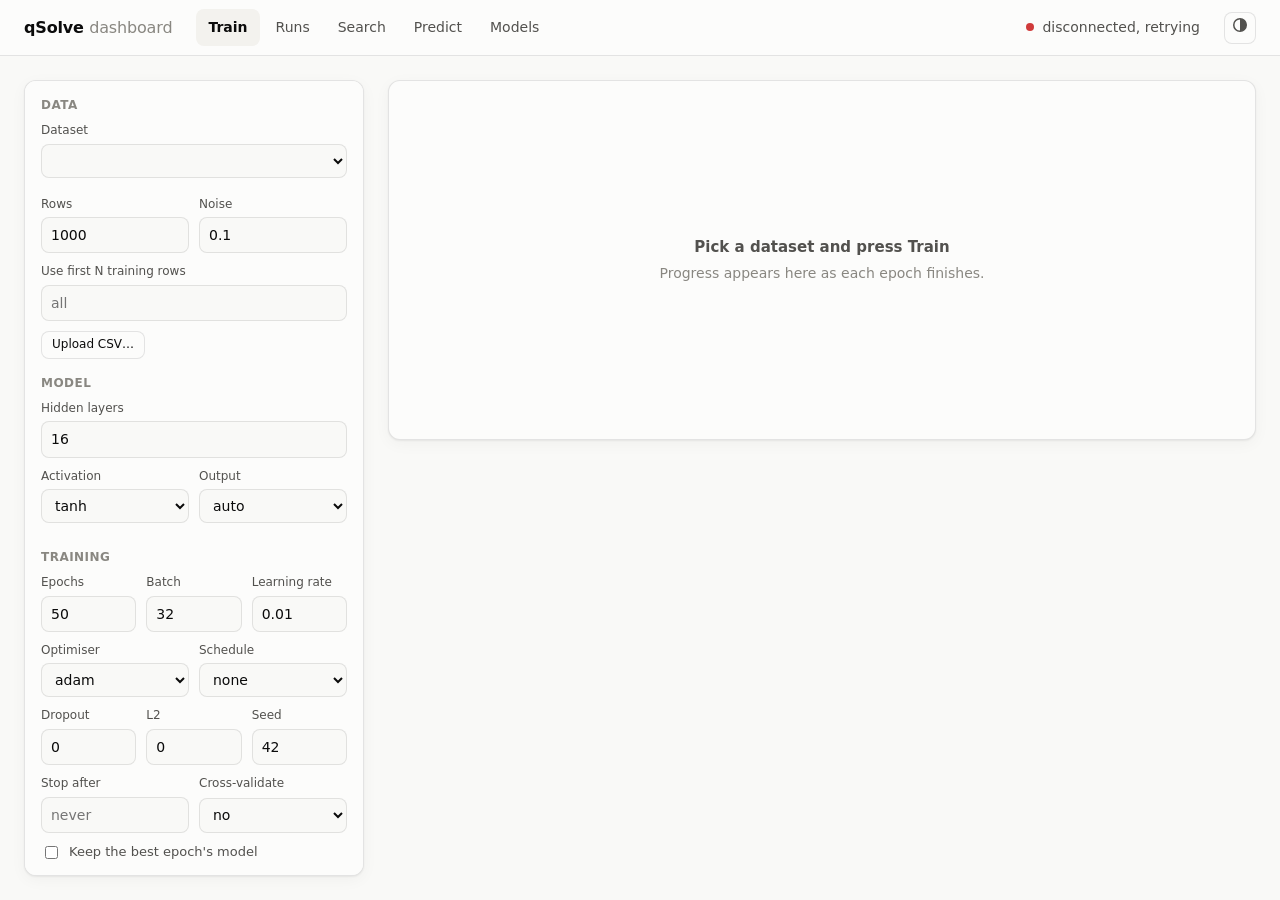
==== app/ui/index.html @ 49491bb3 "Move the programs (train.q, serve.q, dashboard.q), the dashboard page and the KX connection into app" ====
<!doctype html>
<html lang="en">
<head>
<meta charset="utf-8">
<meta name="viewport" content="width=device-width, initial-scale=1">
<title>qSolve dashboard</title>
<link rel="stylesheet" href="style.css">
</head>
<body>
<header>
  <div class="brand">qSolve <span>dashboard</span></div>
  <nav role="tablist">
    <button role="tab" data-view="train" aria-selected="true">Train</button>
    <button role="tab" data-view="runs">Runs</button>
    <button role="tab" data-view="search">Search</button>
    <button role="tab" data-view="predict">Predict</button>
    <button role="tab" data-view="models">Models</button>
  </nav>
  <div class="status"><span class="dot" id="conn-dot"></span><span class="text" id="conn-text">connecting</span></div>
  <button class="icon-btn" id="theme" title="Switch light or dark theme" aria-label="Switch theme"><svg viewBox="0 0 16 16" width="16" height="16" aria-hidden="true"><circle cx="8" cy="8" r="6.25" fill="none" stroke="currentColor" stroke-width="1.5"/><path d="M8 1.75a6.25 6.25 0 0 1 0 12.5z" fill="currentColor"/></svg></button>
</header>

<main>
  <!-- train -->
  <section class="view active" id="view-train">
    <div class="split">
      <div class="settings card">
        <form id="train-form" autocomplete="off" novalidate>
          <fieldset>
            <legend>Data</legend>
            <div class="field">
              <label for="f-data">Dataset</label>
              <select id="f-data" name="data"></select>
              <p class="hint" id="data-about"></p>
            </div>
            <div class="row2" id="gen-opts">
              <div class="field"><label for="f-rows">Rows</label><input type="number" id="f-rows" name="rows" value="1000" min="20" step="1"></div>
              <div class="field"><label for="f-noise">Noise</label><input type="number" id="f-noise" name="noise" value="0.1" min="0" step="0.05"></div>
            </div>
            <div class="field" id="limit-opt">
              <label for="f-limit">Use first N training rows</label>
              <input type="number" id="f-limit" name="limit" placeholder="all" min="10" step="1">
            </div>
            <div id="upload-opts" class="upload hidden">
              <div class="field">
                <label for="f-mode">Use the table to</label>
                <select id="f-mode"><option value="target">predict a column from the others</option><option value="series">forecast a column from its past</option></select>
              </div>
              <div class="field" id="target-field"><label for="f-target">Column to predict</label><select id="f-target"></select></div>
              <div class="field" id="features-field"><label>Input columns</label><div class="features" id="f-features"></div></div>
              <div class="row2 hidden" id="series-fields">
                <div class="field"><label for="f-lags">Lags</label><input type="number" id="f-lags" value="24" min="2"></div>
                <div class="field"><label for="f-horizon">Steps ahead</label><input type="number" id="f-horizon" value="1" min="1"></div>
              </div>
            </div>
            <div class="btns"><button type="button" class="btn small" id="upload-btn">Upload CSV…</button><input type="file" id="upload-file" accept=".csv,text/csv" hidden></div>
          </fieldset>

          <fieldset>
            <legend>Model</legend>
            <div class="field">
              <label for="f-hidden">Hidden layers</label>
              <input type="text" id="f-hidden" name="hidden" value="16" placeholder="e.g. 32, 16  (blank for none)">
            </div>
            <div class="row2">
              <div class="field"><label for="f-act">Activation</label><select id="f-act" name="act"><option>tanh</option><option>relu</option><option>sigmoid</option><option>linear</option></select></div>
              <div class="field"><label for="f-out">Output</label><select id="f-out" name="out"><option value="auto">auto</option><option>softmax</option><option>sigmoid</option><option>linear</option></select></div>
            </div>
          </fieldset>

          <fieldset>
            <legend>Training</legend>
            <div class="row3">
              <div class="field"><label for="f-epochs">Epochs</label><input type="number" id="f-epochs" name="epochs" value="50" min="1"></div>
              <div class="field"><label for="f-batch">Batch</label><input type="number" id="f-batch" name="batch" value="32" min="1"></div>
              <div class="field"><label for="f-lr">Learning rate</label><input type="number" id="f-lr" name="lr" value="0.01" step="any" min="0"></div>
            </div>
            <div class="row2">
              <div class="field"><label for="f-optimiser">Optimiser</label><select id="f-optimiser" name="optimiser"><option>adam</option><option>momentum</option><option>sgd</option></select></div>
              <div class="field"><label for="f-schedule">Schedule</label><select id="f-schedule" name="schedule"><option>none</option><option>cosine</option><option>step</option></select></div>
            </div>
            <div class="row3">
              <div class="field"><label for="f-dropout">Dropout</label><input type="number" id="f-dropout" name="dropout" value="0" min="0" max="0.9" step="0.05"></div>
              <div class="field"><label for="f-l2">L2</label><input type="number" id="f-l2" name="l2" value="0" min="0" step="0.0001"></div>
              <div class="field"><label for="f-seed">Seed</label><input type="number" id="f-seed" name="seed" value="42"></div>
            </div>
            <div class="row2">
              <div class="field"><label for="f-patience">Stop after</label><input type="number" id="f-patience" name="patience" placeholder="never" min="1" title="epochs without improvement"></div>
              <div class="field"><label for="f-cv">Cross-validate</label><select id="f-cv" name="cv"><option value="0">no</option><option value="3">3 folds</option><option value="5">5 folds</option><option value="10">10 folds</option></select></div>
            </div>
            <label class="check"><input type="checkbox" id="f-keepBest" name="keepBest"> Keep the best epoch's model</label>
          </fieldset>
          <button type="submit" class="btn primary wide" id="train-btn" style="margin-top:16px">Train</button>
        </form>
      </div>

      <div id="result">
        <div class="card empty" id="train-empty">
          <div><strong>Pick a dataset and press Train</strong>Progress appears here as each epoch finishes.</div>
        </div>
        <div id="train-out" hidden>
          <div class="run-head"><h1 id="run-title"></h1><div class="meta" id="run-meta"></div></div>
          <div class="progress"><div id="run-progress"></div></div>
          <div class="tiles" id="tiles"></div>
          <div class="grid2">
            <div class="card"><h2>Loss <span class="sub">per epoch, lower is better</span></h2><div class="chart" id="chart-loss"></div></div>
            <div class="card" id="acc-card"><h2 id="acc-title">Accuracy <span class="sub">per epoch</span></h2><div class="chart" id="chart-acc"></div></div>
          </div>
          <div class="grid2" style="margin-top:16px" id="detail-row">
            <div class="card" id="boundary-card" hidden><h2>Decision boundary <span class="sub">filled: training, hollow: validation</span></h2><div class="boundary" id="boundary"></div></div>
            <div class="card" id="confusion-card" hidden><h2>Confusion matrix <span class="sub">validation rows</span></h2><div id="confusion"></div></div>
            <div class="card" id="cv-card" hidden><h2>Cross-validation</h2><div class="table-wrap" id="cv"></div></div>
            <div class="card" id="layers-card" hidden><h2>Layers</h2><div class="table-wrap" id="layers"></div><div class="save-row"><input type="text" id="save-name" aria-label="Model name"><button class="btn small" id="save-run">Save model</button><button class="btn small" id="predict-run">Predict with it</button></div></div>
          </div>
        </div>
      </div>
    </div>
  </section>

  <!-- runs -->
  <section class="view" id="view-runs">
    <div class="card"><h2>Runs this session <span class="sub">tick up to 8 to compare</span></h2><div class="table-wrap" id="runs-table"></div></div>
    <div class="card" id="compare-card" hidden><h2>Validation loss <span class="sub">per epoch</span></h2><div class="chart" id="chart-compare"></div></div>
  </section>

  <!-- search -->
  <section class="view" id="view-search">
    <div class="split">
      <div class="card settings">
        <h2>Search <span class="sub">uses the Train tab's data and settings</span></h2>
        <p class="hint" id="search-data"></p>
        <div class="field"><label for="s-lr">Learning rates</label><input type="text" id="s-lr" value="0.01, 0.001"></div>
        <div class="field"><label for="s-hidden">Hidden layers <span class="hint">(; between options)</span></label><input type="text" id="s-hidden" value="8; 16; 16, 16"></div>
        <div class="field"><label for="s-act">Activations</label><input type="text" id="s-act" value="tanh, relu"></div>
        <div class="field"><label for="s-batch">Batch sizes</label><input type="text" id="s-batch" value="" placeholder="as in Train"></div>
        <div class="field"><label for="s-dropout">Dropout</label><input type="text" id="s-dropout" value="" placeholder="as in Train"></div>
        <div class="field"><label for="s-trials">Try</label><select id="s-trials"><option value="">every combination</option><option value="5">5 at random</option><option value="10">10 at random</option><option value="20">20 at random</option></select></div>
        <p class="hint" id="search-count"></p>
        <button class="btn primary wide" id="search-btn">Run search</button>
      </div>
      <div>
        <div class="card empty" id="search-empty"><div><strong>Compare settings side by side</strong>Each configuration trains in turn; results are ranked by validation loss.</div></div>
        <div id="search-out" hidden>
          <div class="progress"><div id="search-progress"></div></div>
          <div class="card"><h2 id="search-title">Results</h2><div class="table-wrap" id="search-table"></div><div class="btns" style="margin-top:12px"><button class="btn small primary" id="train-best" disabled>Train the best in Train</button></div></div>
        </div>
      </div>
    </div>
  </section>

  <!-- predict -->
  <section class="view" id="view-predict">
    <div class="split">
      <div class="stack">
        <div class="card">
          <h2>Model</h2>
          <select id="p-run" aria-label="Model"></select>
          <div id="p-about" class="about"></div>
        </div>
        <div class="card" id="p-input-card">
          <h2 id="p-inputs-title">Inputs</h2>
          <div id="p-inputs"></div>
          <p class="hint warn" id="p-warn" hidden></p>
          <div class="btns" style="margin-top:12px">
            <button class="btn primary" id="predict-btn">Predict</button>
            <button class="btn" id="p-example">Try a validation example</button>
          </div>
        </div>
      </div>
      <div class="stack">
        <div class="card"><h2>Answer</h2><div id="predict-out"></div></div>
        <div class="card" id="p-map-card" hidden><h2>Click anywhere on the map <span class="sub">the colours are the model's answers; dots are the training data</span></h2><div class="boundary" id="p-map"></div></div>
        <div class="card" id="p-series-card" hidden><h2>Recent values and the forecast</h2><div class="chart" id="p-series-chart"></div></div>
        <div class="card" id="batch-card" hidden><h2>Many rows <span class="sub">paste CSV with a header row</span></h2><textarea id="p-csv" rows="6"></textarea><div class="btns" style="margin-top:8px"><button class="btn small" id="predict-csv">Predict these rows</button></div><div class="table-wrap" id="predict-batch" style="margin-top:12px"></div></div>
      </div>
    </div>
  </section>

  <!-- models -->
  <section class="view" id="view-models">
    <div class="card"><h2>Saved models <span class="sub">in models/</span></h2><div class="table-wrap" id="models-table"></div></div>
  </section>
</main>
<div id="toasts" aria-live="polite"></div>
<script src="app.js"></script>
</body>
</html>
---- app/ui/style.css ----
/* qSolve dashboard: colour tokens for light and dark, then layout and components */

:root {
  color-scheme: light;
  --page: #f9f9f7;
  --surface: #fcfcfb;
  --surface-2: #f3f2ee;
  --ink: #0b0b0b;
  --ink-2: #52514e;
  --muted: #898781;
  --grid: #e1e0d9;
  --axis: #c3c2b7;
  --border: rgba(11, 11, 11, 0.10);
  --accent: #2a78d6;
  --accent-ink: #ffffff;
  --s1: #2a78d6;
  --s2: #eb6834;
  --s3: #1baf7a;
  --s4: #eda100;
  --s5: #e87ba4;
  --s6: #008300;
  --s7: #6250d6;
  --s8: #e34948;
  --good: #0ca30c;
  --good-ink: #006300;
  --warning: #fab219;
  --critical: #d03b3b;
  --seq-0: #f0efec;
  --seq-1: #cde2fb;
  --seq-5: #2a78d6;
  --seq-9: #0d366b;
  --shadow: 0 1px 2px rgba(11, 11, 11, 0.06), 0 4px 16px rgba(11, 11, 11, 0.04);
}

@media (prefers-color-scheme: dark) {
  :root:not([data-theme="light"]) {
    color-scheme: dark;
    --page: #0d0d0d;
    --surface: #1a1a19;
    --surface-2: #232321;
    --ink: #f0efec;
    --ink-2: #c3c2b7;
    --muted: #898781;
    --grid: #2c2c2a;
    --axis: #383835;
    --border: rgba(255, 255, 255, 0.10);
    --accent: #3987e5;
    --accent-ink: #ffffff;
    --s1: #3987e5;
    --s2: #d95926;
    --s3: #199e70;
    --s4: #c98500;
    --s5: #d55181;
    --s6: #008300;
    --s7: #9085e9;
    --s8: #e66767;
    --good-ink: #0ca30c;
    --seq-0: #383835;
    --seq-1: #1c3a60;
    --seq-5: #3987e5;
    --seq-9: #cde2fb;
    --shadow: none;
  }
}

:root[data-theme="dark"] {
  color-scheme: dark;
  --page: #0d0d0d;
  --surface: #1a1a19;
  --surface-2: #232321;
  --ink: #f0efec;
  --ink-2: #c3c2b7;
  --muted: #898781;
  --grid: #2c2c2a;
  --axis: #383835;
  --border: rgba(255, 255, 255, 0.10);
  --accent: #3987e5;
  --accent-ink: #ffffff;
  --s1: #3987e5;
  --s2: #d95926;
  --s3: #199e70;
  --s4: #c98500;
  --s5: #d55181;
  --s6: #008300;
  --s7: #9085e9;
  --s8: #e66767;
  --good-ink: #0ca30c;
  --seq-0: #383835;
  --seq-1: #1c3a60;
  --seq-5: #3987e5;
  --seq-9: #cde2fb;
  --shadow: none;
}

* { box-sizing: border-box; }

html, body { margin: 0; }

body {
  background: var(--page);
  color: var(--ink);
  font: 14px/1.45 system-ui, -apple-system, "Segoe UI", sans-serif;
}

button, input, select, textarea { font: inherit; color: inherit; }

/* header and tabs */

header {
  display: flex;
  align-items: center;
  gap: 24px;
  padding: 0 24px;
  height: 56px;
  background: var(--surface);
  border-bottom: 1px solid var(--border);
  position: sticky;
  top: 0;
  z-index: 10;
}

.brand { font-weight: 650; font-size: 16px; letter-spacing: -0.01em; white-space: nowrap; }
.brand span { color: var(--muted); font-weight: 400; }

nav { display: flex; gap: 4px; flex: 1; overflow-x: auto; }

nav button {
  border: 0;
  background: none;
  padding: 8px 12px;
  border-radius: 8px;
  color: var(--ink-2);
  cursor: pointer;
  white-space: nowrap;
}
nav button:hover { background: var(--surface-2); }
nav button[aria-selected="true"] { color: var(--ink); background: var(--surface-2); font-weight: 600; }

.status { display: flex; align-items: center; gap: 8px; color: var(--ink-2); white-space: nowrap; }
.dot { width: 8px; height: 8px; border-radius: 50%; background: var(--muted); }
.dot.on { background: var(--good); }
.dot.busy { background: var(--warning); }
.dot.off { background: var(--critical); }

.icon-btn {
  border: 1px solid var(--border);
  background: var(--surface);
  border-radius: 8px;
  width: 32px;
  height: 32px;
  cursor: pointer;
  color: var(--ink-2);
}

main { padding: 24px; max-width: 1440px; margin: 0 auto; }

.view { display: none; }
.view.active { display: block; }

/* train layout: settings column and results */

.split { display: grid; grid-template-columns: 340px minmax(0, 1fr); gap: 24px; align-items: start; }

.card {
  background: var(--surface);
  border: 1px solid var(--border);
  border-radius: 12px;
  box-shadow: var(--shadow);
  padding: 16px;
}
.card + .card { margin-top: 16px; }
.card h2 { font-size: 13px; font-weight: 600; margin: 0 0 12px; color: var(--ink); }
.card h2 .sub { font-weight: 400; color: var(--muted); margin-left: 6px; }

.settings { position: sticky; top: 80px; max-height: calc(100vh - 104px); overflow-y: auto; }

fieldset { border: 0; padding: 0; margin: 0 0 16px; }
fieldset:last-of-type { margin-bottom: 0; }
legend { font-size: 12px; font-weight: 600; color: var(--muted); text-transform: uppercase; letter-spacing: 0.04em; margin-bottom: 8px; padding: 0; }

.field { display: grid; gap: 4px; margin-bottom: 10px; }
.field label { font-size: 12px; color: var(--ink-2); }
.row2 { display: grid; grid-template-columns: 1fr 1fr; gap: 10px; }
.row3 { display: grid; grid-template-columns: 1fr 1fr 1fr; gap: 10px; }

input[type="text"], input[type="number"], select, textarea {
  width: 100%;
  border: 1px solid var(--border);
  background: var(--page);
  border-radius: 8px;
  padding: 7px 9px;
  outline: none;
  min-width: 0;
}
textarea { resize: vertical; font-family: ui-monospace, "SF Mono", Menlo, monospace; font-size: 12px; }
input:focus, select:focus, textarea:focus { border-color: var(--accent); box-shadow: 0 0 0 3px color-mix(in srgb, var(--accent) 20%, transparent); }

.check { display: flex; align-items: center; gap: 8px; font-size: 13px; color: var(--ink-2); }

.hint { font-size: 12px; color: var(--muted); margin: 4px 0 0; }
.hint.warn { color: var(--critical); }

.btn {
  border: 1px solid var(--border);
  background: var(--surface);
  border-radius: 8px;
  padding: 8px 14px;
  cursor: pointer;
  font-weight: 500;
}
.btn:hover { background: var(--surface-2); }
.btn.primary { background: var(--accent); border-color: var(--accent); color: var(--accent-ink); }
.btn.primary:hover { filter: brightness(1.08); }
.btn:disabled { opacity: 0.5; cursor: default; filter: none; }
.btn.small { padding: 4px 10px; font-size: 12px; }
.btn.wide { width: 100%; }
.btns { display: flex; gap: 8px; flex-wrap: wrap; }

.upload { border: 1px dashed var(--axis); border-radius: 8px; padding: 10px; margin-top: 8px; }
.upload.hidden { display: none; }

.features { max-height: 140px; overflow-y: auto; border: 1px solid var(--border); border-radius: 8px; padding: 6px 8px; }

/* results */

.empty {
  display: grid;
  place-items: center;
  min-height: 360px;
  color: var(--muted);
  text-align: center;
}
.empty strong { display: block; color: var(--ink-2); font-size: 15px; margin-bottom: 4px; }

.run-head { display: flex; align-items: baseline; justify-content: space-between; gap: 12px; flex-wrap: wrap; margin-bottom: 12px; }
.run-head h1 { font-size: 18px; margin: 0; font-weight: 600; }
.run-head .meta { color: var(--muted); font-size: 13px; }

.progress { height: 4px; border-radius: 2px; background: var(--surface-2); overflow: hidden; margin-bottom: 16px; }
.progress div { height: 100%; width: 0; background: var(--accent); transition: width 0.15s; }

.tiles { display: grid; grid-template-columns: repeat(4, minmax(0, 1fr)); gap: 16px; margin-bottom: 16px; }
.tile { background: var(--surface); border: 1px solid var(--border); border-radius: 12px; padding: 14px 16px; box-shadow: var(--shadow); min-width: 0; }
.tile .label { font-size: 12px; color: var(--ink-2); }
.tile .value { font-size: 26px; font-weight: 600; letter-spacing: -0.01em; margin-top: 2px; white-space: nowrap; overflow: hidden; text-overflow: ellipsis; }
.tile .note { font-size: 12px; color: var(--muted); margin-top: 2px; }
.tile .note.good { color: var(--good-ink); }

.grid2 { display: grid; grid-template-columns: minmax(0, 1fr) minmax(0, 1fr); gap: 16px; }
.grid2 > .card + .card { margin-top: 0; }
.stack > * + * { margin-top: 16px; }

/* charts */

.chart { position: relative; width: 100%; }
.chart svg { display: block; width: 100%; height: auto; overflow: visible; }
.chart .gridline { stroke: var(--grid); stroke-width: 1; }
.chart .baseline { stroke: var(--axis); stroke-width: 1; }
.chart .tick { fill: var(--muted); font-size: 11px; font-variant-numeric: tabular-nums; }
.chart .line { fill: none; stroke-width: 2; stroke-linejoin: round; stroke-linecap: round; }
.chart .end { stroke: var(--surface); stroke-width: 2; }
.chart .endlabel { fill: var(--ink-2); font-size: 11px; }
.chart .cross { stroke: var(--axis); stroke-width: 1; }

.legend { display: flex; gap: 14px; flex-wrap: wrap; font-size: 12px; color: var(--ink-2); margin-bottom: 8px; }
.legend span { display: inline-flex; align-items: center; gap: 6px; }
.legend i { display: inline-block; width: 14px; height: 2px; border-radius: 1px; }
.legend i.box { width: 10px; height: 10px; border-radius: 3px; }

.tooltip {
  position: absolute;
  pointer-events: none;
  background: var(--surface);
  border: 1px solid var(--border);
  border-radius: 8px;
  padding: 8px 10px;
  font-size: 12px;
  box-shadow: 0 4px 16px rgba(0, 0, 0, 0.12);
  white-space: nowrap;
  z-index: 5;
  display: none;
}
.tooltip .t { color: var(--muted); margin-bottom: 4px; }
.tooltip .r { display: flex; align-items: center; gap: 8px; }
.tooltip .r b { font-variant-numeric: tabular-nums; }
.tooltip .r i { width: 12px; height: 2px; border-radius: 1px; display: inline-block; }

.boundary { position: relative; }
.boundary canvas { width: 100%; height: auto; display: block; border-radius: 8px; }

.heat { display: grid; gap: 2px; font-size: 12px; }
.heat .c { display: grid; place-items: center; aspect-ratio: 1; border-radius: 4px; font-variant-numeric: tabular-nums; min-width: 0; overflow: hidden; }
.heat .h { color: var(--muted); display: grid; place-items: center; overflow: hidden; text-overflow: ellipsis; white-space: nowrap; font-size: 11px; }
.heat-axis { display: flex; justify-content: space-between; color: var(--muted); font-size: 11px; margin-top: 6px; }

/* tables */

.table-wrap { overflow-x: auto; }
table { border-collapse: collapse; width: 100%; font-size: 13px; }
th { text-align: left; font-weight: 600; color: var(--ink-2); font-size: 12px; padding: 6px 10px; border-bottom: 1px solid var(--axis); white-space: nowrap; }
td { padding: 6px 10px; border-bottom: 1px solid var(--grid); white-space: nowrap; }
td.num, th.num { text-align: right; font-variant-numeric: tabular-nums; }
tr.best td { background: color-mix(in srgb, var(--accent) 8%, transparent); }
tbody tr:hover td { background: var(--surface-2); }
.swatch { display: inline-block; width: 10px; height: 10px; border-radius: 3px; vertical-align: -1px; margin-right: 6px; }

.pill { display: inline-block; padding: 1px 8px; border-radius: 999px; font-size: 11px; background: var(--surface-2); color: var(--ink-2); }

/* toasts */

#toasts { position: fixed; right: 16px; bottom: 16px; display: grid; gap: 8px; z-index: 50; }
.toast { background: var(--ink); color: var(--surface); padding: 10px 14px; border-radius: 8px; max-width: 420px; font-size: 13px; box-shadow: 0 6px 24px rgba(0, 0, 0, 0.2); }
.toast.error { background: var(--critical); color: #ffffff; }

@media (max-width: 1100px) {
  .tiles { grid-template-columns: repeat(2, minmax(0, 1fr)); }
  .grid2 { grid-template-columns: minmax(0, 1fr); }
}

@media (max-width: 820px) {
  main { padding: 16px; }
  header { padding: 8px 16px 0; gap: 8px 12px; height: auto; flex-wrap: wrap; }
  .brand { flex: 1; }
  nav { order: 3; flex-basis: 100%; margin: 0 -8px; padding-bottom: 4px; }
  .split { grid-template-columns: minmax(0, 1fr); }
  .settings { position: static; max-height: none; }
  .status .text { display: none; }
}

.hidden { display: none !important; }
.save-row { display: flex; gap: 8px; margin-top: 12px; }
.save-row input { flex: 1; }
.big { font-size: 34px; font-weight: 600; letter-spacing: -0.01em; }
.result-grid { display: grid; gap: 4px; }
[hidden] { display: none !important; }

/* predict */
.about { margin-top: 12px; font-size: 13px; color: var(--ink-2); display: grid; gap: 8px; }
.about b { color: var(--ink); font-weight: 600; }
.about .k { font-size: 12px; color: var(--muted); }
.range { font-size: 11px; color: var(--muted); font-weight: 400; margin-left: 4px; }
.answer-label { font-size: 12px; color: var(--ink-2); }
.verdict { margin-top: 8px; font-size: 13px; color: var(--ink-2); display: flex; align-items: center; gap: 6px; }
.verdict .ok { color: var(--good-ink); font-weight: 600; }
.verdict .no { color: var(--critical); font-weight: 600; }
.bars { display: grid; grid-template-columns: minmax(80px, max-content) minmax(0, 1fr) 52px; gap: 6px 10px; align-items: center; margin-top: 16px; font-size: 13px; }
.bars .name { color: var(--ink-2); white-space: nowrap; overflow: hidden; text-overflow: ellipsis; }
.bars .name.top { color: var(--ink); font-weight: 600; }
.bars .track { height: 14px; }
.bars .fill { height: 14px; border-radius: 0 4px 4px 0; background: var(--accent); min-width: 2px; }
.bars .fill.rest { opacity: 0.4; }
.bars .val { text-align: right; font-variant-numeric: tabular-nums; color: var(--ink-2); }
.pad-wrap { display: flex; gap: 16px; align-items: flex-start; flex-wrap: wrap; }
.pad { width: 196px; height: 196px; border-radius: 8px; background: #000000; touch-action: none; cursor: crosshair; border: 1px solid var(--border); }
.seen { width: 84px; height: 84px; image-rendering: pixelated; border-radius: 6px; background: #000000; border: 1px solid var(--border); }
.seen-label { font-size: 11px; color: var(--muted); margin-top: 4px; }
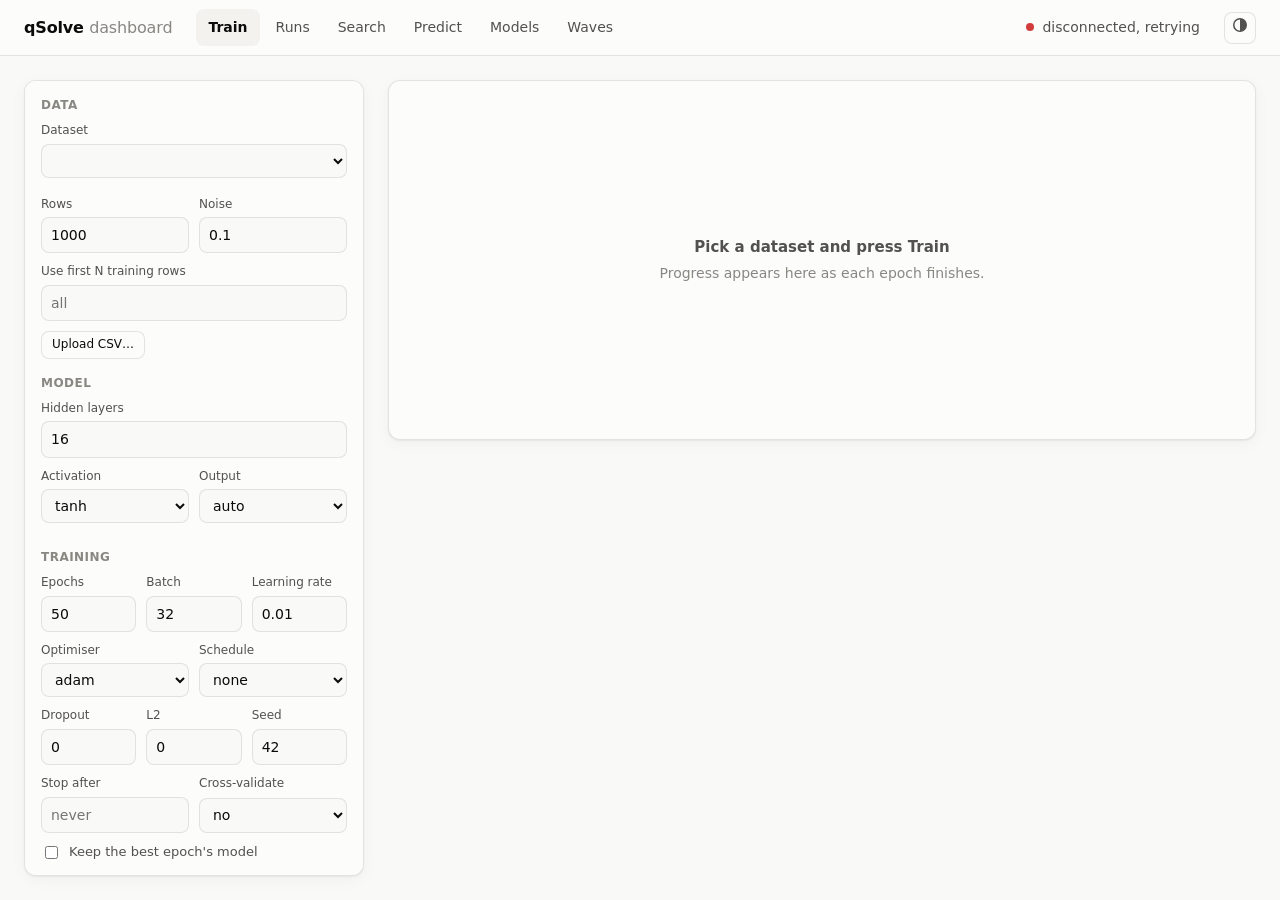
==== commit 199056ca: "G8.1: Waves tab in the dashboard: real events and injected chirps through a GW model Whitened strain" ====
--- a/app/ui/index.html
+++ b/app/ui/index.html
@@ -15,6 +15,7 @@
     <button role="tab" data-view="search">Search</button>
     <button role="tab" data-view="predict">Predict</button>
     <button role="tab" data-view="models">Models</button>
+    <button role="tab" data-view="waves">Waves</button>
   </nav>
   <div class="status"><span class="dot" id="conn-dot"></span><span class="text" id="conn-text">connecting</span></div>
   <button class="icon-btn" id="theme" title="Switch light or dark theme" aria-label="Switch theme"><svg viewBox="0 0 16 16" width="16" height="16" aria-hidden="true"><circle cx="8" cy="8" r="6.25" fill="none" stroke="currentColor" stroke-width="1.5"/><path d="M8 1.75a6.25 6.25 0 0 1 0 12.5z" fill="currentColor"/></svg></button>
@@ -180,6 +181,39 @@
   <section class="view" id="view-models">
     <div class="card"><h2>Saved models <span class="sub">in models/</span></h2><div class="table-wrap" id="models-table"></div></div>
   </section>
+  <section class="view" id="view-waves">
+    <div class="split">
+      <div class="stack">
+        <div class="card">
+          <h2>Detector</h2>
+          <div class="field"><label for="w-model">GW model <span class="sub">models/gw_*.qsm</span></label><select id="w-model"></select></div>
+          <p class="hint" id="w-hint"></p>
+        </div>
+        <div class="card">
+          <h2>Real event</h2>
+          <div class="field"><label for="w-event">Catalogued event with its 32 s files here</label><select id="w-event"></select></div>
+          <div class="btns"><button class="btn primary" id="w-show">Show event</button></div>
+        </div>
+        <div class="card">
+          <h2>Simulated chirp</h2>
+          <div class="row2">
+            <div class="field"><label for="w-m1">Mass 1 (M☉)</label><input type="number" id="w-m1" value="36" min="5" max="100" step="1"></div>
+            <div class="field"><label for="w-m2">Mass 2 (M☉)</label><input type="number" id="w-m2" value="29" min="5" max="100" step="1"></div>
+          </div>
+          <div class="field"><label for="w-snr">Network SNR</label><input type="number" id="w-snr" value="12" min="0" max="100" step="1"></div>
+          <div class="btns"><button class="btn" id="w-inject">Inject into test noise</button></div>
+          <p class="hint">Random sky position, orientation and spins, added to real noise the models never trained on.</p>
+        </div>
+      </div>
+      <div class="stack">
+        <div class="card"><h2 id="w-title">Gravitational waves</h2><div id="w-summary" class="about">Pick a model, then show a real event or inject a chirp.</div></div>
+        <div class="card"><h2>H1 <span class="sub">whitened strain, s from the merger</span></h2><div class="chart" id="w-h1"></div></div>
+        <div class="card"><h2>L1 <span class="sub">whitened strain, s from the merger</span></h2><div class="chart" id="w-l1"></div></div>
+        <div class="card"><h2>Spectrogram <span class="sub">H1 + L1 power, 20–512 Hz</span></h2><div class="chart" id="w-spec"></div></div>
+        <div class="card"><h2>Network output <span class="sub">logit of the 1 s window whose implied merger is at t</span></h2><div class="chart" id="w-score"></div></div>
+      </div>
+    </div>
+  </section>
 </main>
 <div id="toasts" aria-live="polite"></div>
 <script src="app.js"></script>
